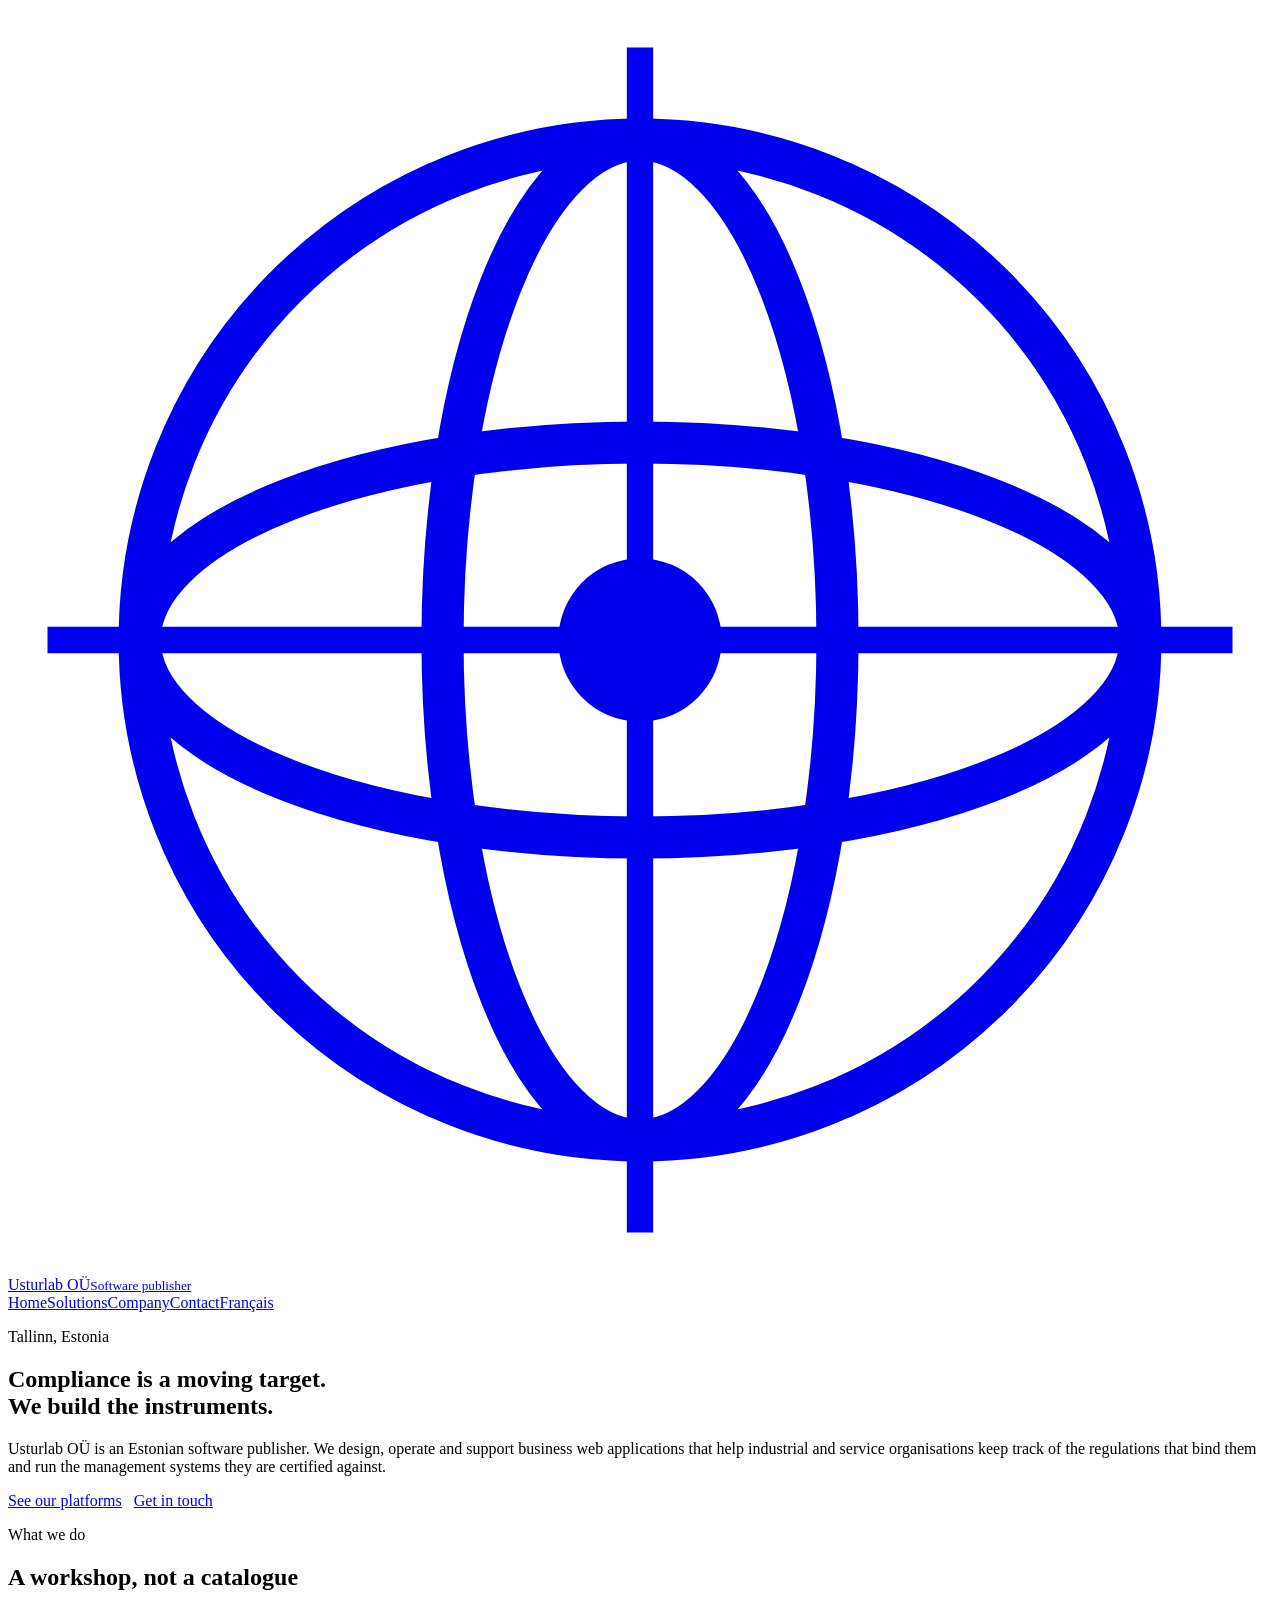
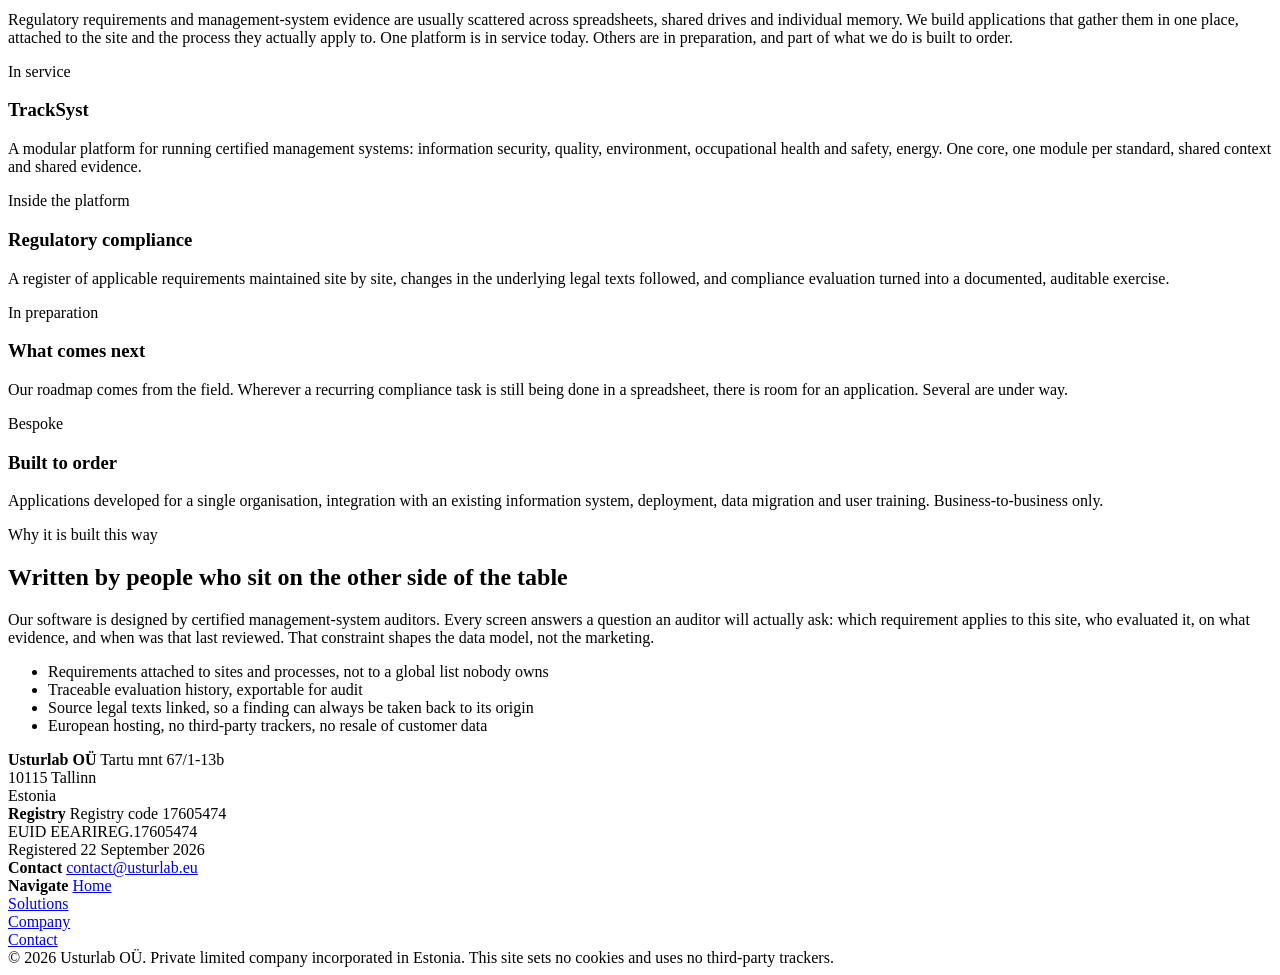
==== index.html @ a2574ec0 "Pages anglaises du site" ====
<!DOCTYPE html>
<html lang="en">
<head>
<meta charset="utf-8">
<meta name="viewport" content="width=device-width,initial-scale=1">
<title>Usturlab OÜ — Compliance software for industrial organisations</title>
<meta name="description" content="Usturlab OÜ is an Estonian software publisher building B2B web applications for regulatory watch, EHS compliance and management-system governance.">
<link rel="canonical" href="https://usturlab.eu/">
<link rel="alternate" hreflang="fr" href="https://usturlab.eu/fr/index.html">
<link rel="alternate" hreflang="en" href="https://usturlab.eu/">
<link rel="stylesheet" href="assets/style.css">
</head>
<body>
<header class="site"><div class="wrap">
  <a class="brand" href="index.html"><svg viewBox="0 0 48 48" aria-hidden="true" fill="none" stroke="currentColor" stroke-width="1.6"><circle cx="24" cy="24" r="19"/><ellipse cx="24" cy="24" rx="19" ry="7.5"/><ellipse cx="24" cy="24" rx="7.5" ry="19"/><circle cx="24" cy="24" r="3.1" fill="currentColor" stroke="none"/><path d="M24 1.5v45M1.5 24h45" stroke-width="1"/></svg><span>Usturlab O&Uuml;<small>Software publisher</small></span></a>
  <nav class="main"><a href="index.html" aria-current="page">Home</a><a href="solutions.html">Solutions</a><a href="about.html">Company</a><a href="contact.html">Contact</a><a class="lang" href="fr/index.html" hreflang="fr">Fran&ccedil;ais</a></nav>
</div></header>

<section class="hero"><div class="wrap">
  <p class="eyebrow">Tallinn, Estonia</p>
  <h1>Compliance is a moving target.<br>We build the instruments.</h1>
  <div class="rule"></div>
  <p class="lead">Usturlab O&Uuml; is an Estonian software publisher. We design, operate and support
  business web applications that help industrial and service organisations keep track of the
  regulations that bind them and run the management systems they are certified against.</p>
  <p><a class="btn" href="solutions.html">See our platforms</a>
     <a class="btn ghost" href="contact.html" style="margin-left:8px">Get in touch</a></p>
</div></section>

<section class="alt"><div class="wrap">
  <p class="eyebrow">What we do</p>
  <h2>A workshop, not a catalogue</h2>
  <p>Regulatory requirements and management-system evidence are usually scattered across
  spreadsheets, shared drives and individual memory. We build applications that gather them
  in one place, attached to the site and the process they actually apply to. One platform is
  in service today. Others are in preparation, and part of what we do is built to order.</p>
  <div class="grid">
    <div class="card"><span class="tag">In service</span>
      <h3>TrackSyst</h3>
      <p>A modular platform for running certified management systems: information security,
      quality, environment, occupational health and safety, energy. One core, one module per
      standard, shared context and shared evidence.</p></div>
    <div class="card"><span class="tag">Inside the platform</span>
      <h3>Regulatory compliance</h3>
      <p>A register of applicable requirements maintained site by site, changes in the
      underlying legal texts followed, and compliance evaluation turned into a documented,
      auditable exercise.</p></div>
    <div class="card"><span class="tag">In preparation</span>
      <h3>What comes next</h3>
      <p>Our roadmap comes from the field. Wherever a recurring compliance task is still being
      done in a spreadsheet, there is room for an application. Several are under way.</p></div>
    <div class="card"><span class="tag">Bespoke</span>
      <h3>Built to order</h3>
      <p>Applications developed for a single organisation, integration with an existing
      information system, deployment, data migration and user training. Business-to-business
      only.</p></div>
  </div>
</div></section>

<section><div class="wrap">
  <p class="eyebrow">Why it is built this way</p>
  <h2>Written by people who sit on the other side of the table</h2>
  <p>Our software is designed by certified management-system auditors. Every screen answers a
  question an auditor will actually ask: which requirement applies to this site, who evaluated it,
  on what evidence, and when was that last reviewed. That constraint shapes the data model,
  not the marketing.</p>
  <ul class="plain">
    <li>Requirements attached to sites and processes, not to a global list nobody owns</li>
    <li>Traceable evaluation history, exportable for audit</li>
    <li>Source legal texts linked, so a finding can always be taken back to its origin</li>
    <li>European hosting, no third-party trackers, no resale of customer data</li>
  </ul>
</div></section>

<footer class="site"><div class="wrap"><div class="cols">
  <div><strong>Usturlab O&Uuml;</strong>
    Tartu mnt 67/1-13b<br>10115 Tallinn<br>Estonia</div>
  <div><strong>Registry</strong>
    Registry code 17605474<br>EUID EEARIREG.17605474<br>Registered 22 September 2026</div>
  <div><strong>Contact</strong>
    <a href="mailto:contact@usturlab.eu">contact@usturlab.eu</a></div>
  <div><strong>Navigate</strong>
    <a href="index.html">Home</a><br><a href="solutions.html">Solutions</a><br>
    <a href="about.html">Company</a><br><a href="contact.html">Contact</a></div>
 </div>
 <div class="base">&copy; 2026 Usturlab O&Uuml;. Private limited company incorporated in Estonia.
 This site sets no cookies and uses no third-party trackers.</div></div></footer>
</body>
</html>
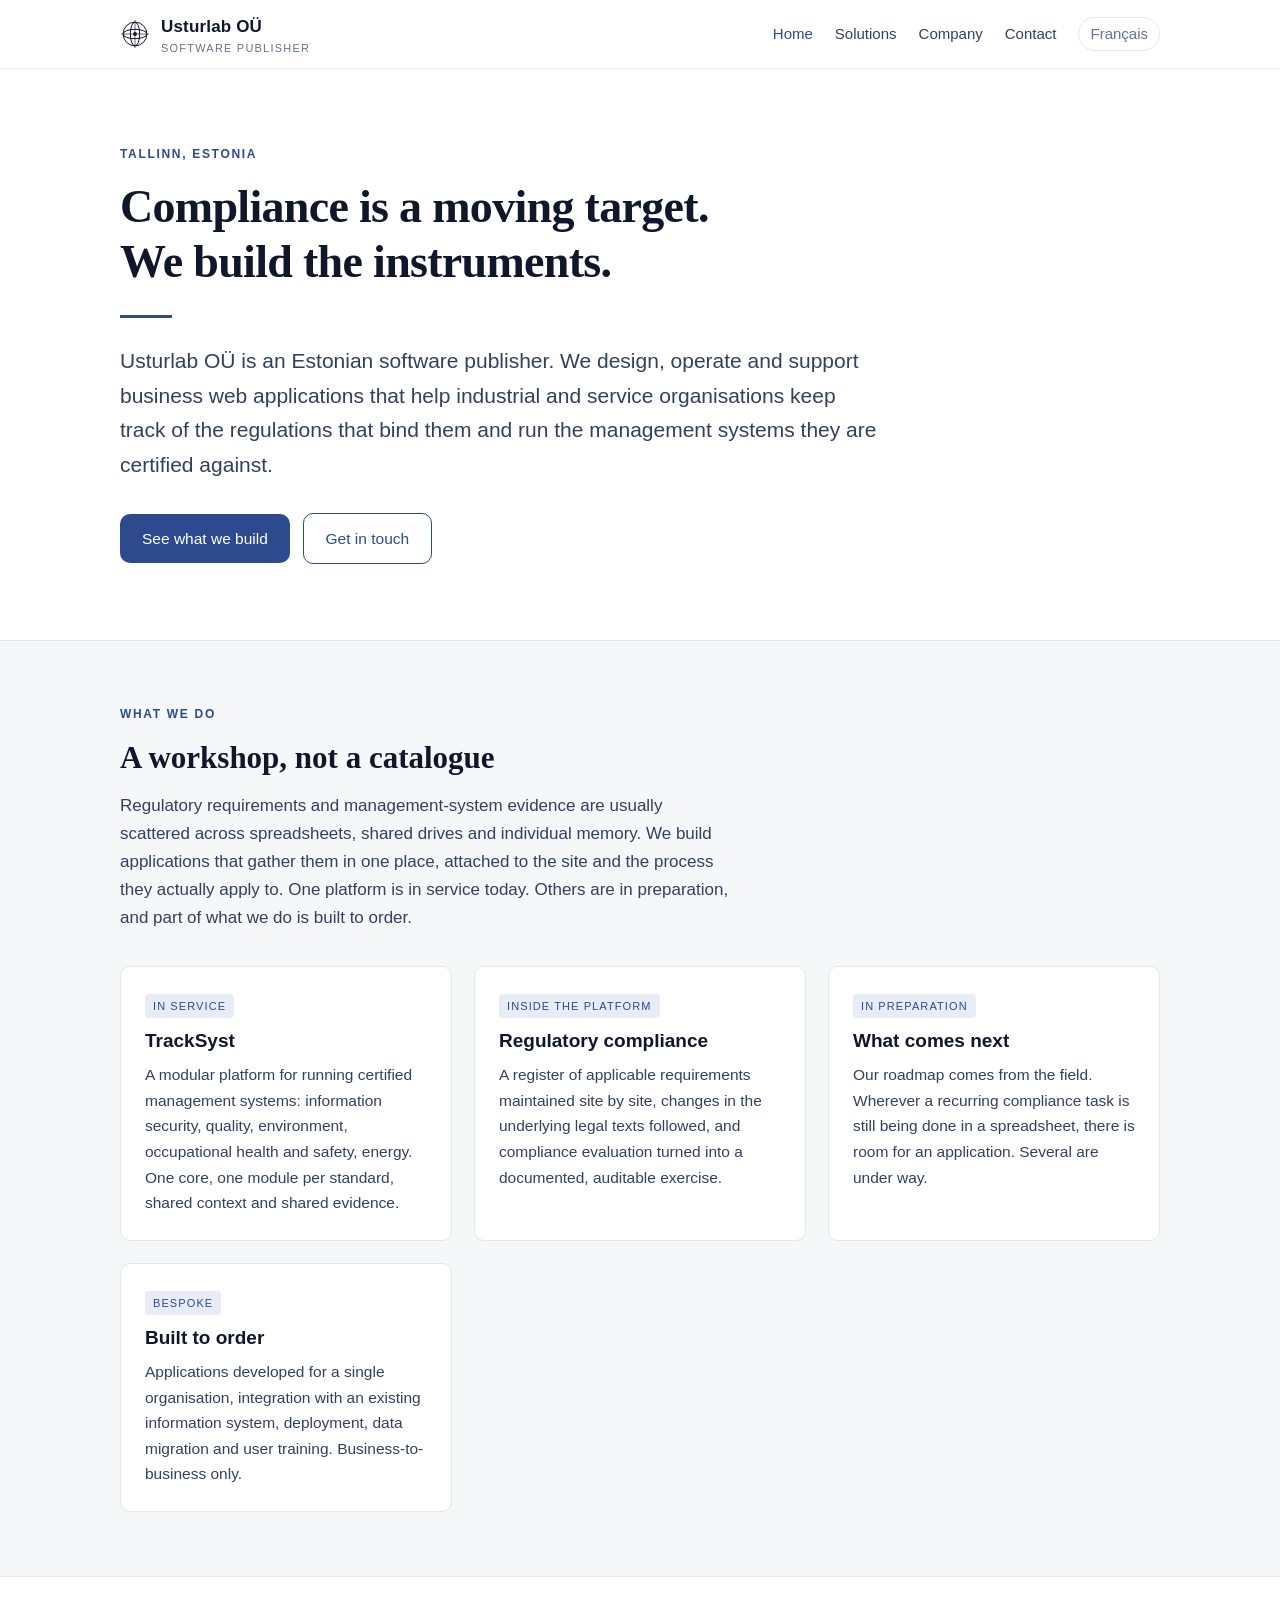
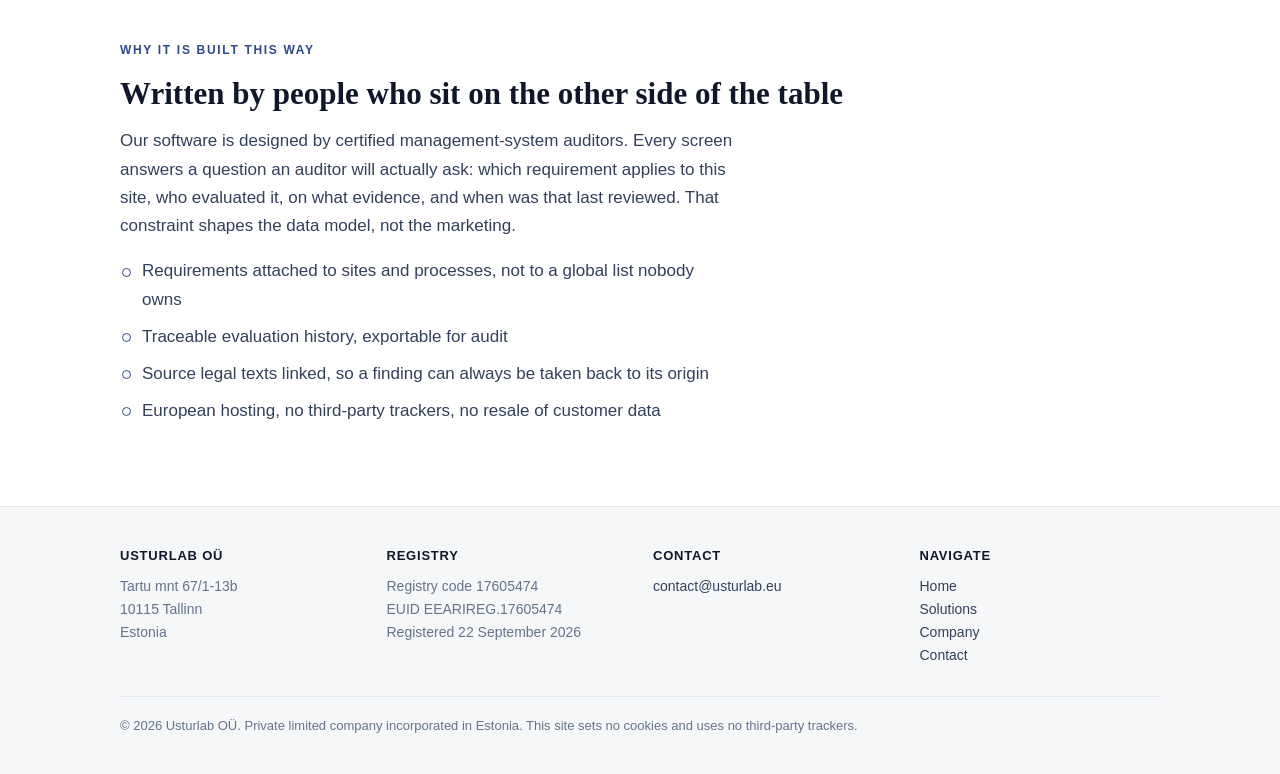
==== commit 2cdab6da: "Libelle du bouton d'accueil" ====
--- a/index.html
+++ b/index.html
@@ -23,7 +23,7 @@
   <p class="lead">Usturlab O&Uuml; is an Estonian software publisher. We design, operate and support
   business web applications that help industrial and service organisations keep track of the
   regulations that bind them and run the management systems they are certified against.</p>
-  <p><a class="btn" href="solutions.html">See our platforms</a>
+  <p><a class="btn" href="solutions.html">See what we build</a>
      <a class="btn ghost" href="contact.html" style="margin-left:8px">Get in touch</a></p>
 </div></section>
 
--- a/assets/style.css
+++ b/assets/style.css
@@ -0,0 +1,106 @@
+/* Usturlab OÜ — feuille de style du site vitrine
+   Palette bleu encre sur ardoise.
+   Polices système uniquement : pas d'appel externe, donc pas de
+   transfert de données vers un tiers (conformité RGPD). */
+
+:root{
+  --ink:#10172a;
+  --ink-soft:#33405c;
+  --muted:#64748b;
+  --bg:#ffffff;
+  --bg-alt:#f6f7f9;
+  --line:#e4e7ec;
+  --accent:#2d4a8f;
+  --accent-soft:#e8ecf7;
+  --radius:10px;
+  --maxw:1080px;
+  --sans:-apple-system,BlinkMacSystemFont,"Segoe UI",Roboto,"Helvetica Neue",Arial,sans-serif;
+  --serif:"Iowan Old Style","Palatino Linotype",Palatino,Georgia,"Times New Roman",serif;
+}
+
+@media (prefers-color-scheme:dark){
+  :root:not([data-theme="light"]){
+    --ink:#e8ecf3;
+    --ink-soft:#c3ccdb;
+    --muted:#95a1b5;
+    --bg:#0d1220;
+    --bg-alt:#131a2b;
+    --line:#26304a;
+    --accent:#7d9ce8;
+    --accent-soft:#17203a;
+  }
+}
+
+*{box-sizing:border-box}
+html{-webkit-text-size-adjust:100%}
+body{
+  margin:0;background:var(--bg);color:var(--ink);
+  font-family:var(--sans);font-size:17px;line-height:1.65;
+  -webkit-font-smoothing:antialiased;
+}
+.wrap{max-width:var(--maxw);margin:0 auto;padding:0 20px}
+
+/* ---------- En-tête ---------- */
+header.site{border-bottom:1px solid var(--line);background:var(--bg);position:sticky;top:0;z-index:20}
+header.site .wrap{display:flex;align-items:center;gap:20px;min-height:68px;flex-wrap:wrap}
+.brand{display:flex;align-items:center;gap:11px;text-decoration:none;color:var(--ink);font-weight:600;letter-spacing:.01em}
+.brand svg{width:30px;height:30px;flex:none}
+.brand span small{display:block;font-weight:400;font-size:11px;letter-spacing:.11em;text-transform:uppercase;color:var(--muted);line-height:1.3}
+nav.main{margin-left:auto;display:flex;align-items:center;gap:22px;flex-wrap:wrap}
+nav.main a{color:var(--ink-soft);text-decoration:none;font-size:15px}
+nav.main a:hover,nav.main a[aria-current="page"]{color:var(--accent)}
+.lang{font-size:13px;border:1px solid var(--line);border-radius:999px;padding:4px 11px;color:var(--muted)!important}
+.lang:hover{border-color:var(--accent)}
+
+/* ---------- Blocs ---------- */
+section{padding:64px 0}
+section.tight{padding:44px 0}
+section.alt{background:var(--bg-alt);border-block:1px solid var(--line)}
+h1,h2,h3{font-family:var(--serif);font-weight:600;line-height:1.2;margin:0 0 .5em}
+h1{font-size:clamp(30px,5vw,46px);letter-spacing:-.015em}
+h2{font-size:clamp(23px,3.2vw,31px)}
+h3{font-size:19px;font-family:var(--sans);font-weight:600}
+p{margin:0 0 1.05em;color:var(--ink-soft);max-width:65ch}
+.lead{font-size:clamp(18px,2.2vw,21px);color:var(--ink-soft)}
+.eyebrow{font-size:12px;letter-spacing:.14em;text-transform:uppercase;color:var(--accent);font-weight:600;margin-bottom:14px}
+a{color:var(--accent)}
+
+.hero{padding:76px 0 58px}
+.hero .rule{width:52px;height:3px;background:var(--accent);margin:26px 0}
+
+.grid{display:grid;gap:22px;grid-template-columns:repeat(auto-fit,minmax(255px,1fr));margin-top:34px}
+.card{border:1px solid var(--line);border-radius:var(--radius);padding:24px;background:var(--bg)}
+.card h3{margin-top:0}
+.card p{font-size:15.5px;margin-bottom:0}
+.card .tag{display:inline-block;font-size:11px;letter-spacing:.1em;text-transform:uppercase;color:var(--accent);background:var(--accent-soft);border-radius:4px;padding:3px 8px;margin-bottom:12px}
+
+table.facts{border-collapse:collapse;width:100%;max-width:720px;margin-top:22px;font-size:15.5px}
+table.facts th,table.facts td{text-align:left;vertical-align:top;padding:11px 14px;border-bottom:1px solid var(--line)}
+table.facts th{font-weight:600;color:var(--muted);width:42%;font-size:14px}
+table.facts td{color:var(--ink-soft)}
+
+ul.plain{list-style:none;padding:0;margin:0 0 1em}
+ul.plain li{position:relative;padding-left:22px;margin-bottom:9px;color:var(--ink-soft);max-width:65ch}
+ul.plain li::before{content:"";position:absolute;left:2px;top:.62em;width:7px;height:7px;border:1.5px solid var(--accent);border-radius:50%}
+
+.btn{display:inline-block;background:var(--accent);color:#fff;text-decoration:none;padding:12px 22px;border-radius:var(--radius);font-size:15.5px;font-weight:500;margin-top:8px}
+.btn:hover{filter:brightness(1.08)}
+.btn.ghost{background:transparent;color:var(--accent);border:1px solid var(--accent)}
+
+/* ---------- Pied ---------- */
+footer.site{border-top:1px solid var(--line);background:var(--bg-alt);padding:38px 0;font-size:14px;color:var(--muted)}
+footer.site .cols{display:grid;gap:26px;grid-template-columns:repeat(auto-fit,minmax(210px,1fr))}
+footer.site strong{display:block;color:var(--ink);font-size:13px;letter-spacing:.06em;text-transform:uppercase;margin-bottom:9px;font-weight:600}
+footer.site a{color:var(--ink-soft);text-decoration:none}
+footer.site a:hover{color:var(--accent)}
+footer.site .base{margin-top:28px;padding-top:18px;border-top:1px solid var(--line);font-size:13px}
+
+@media (max-width:640px){
+  body{font-size:16px}
+  section{padding:46px 0}
+  .hero{padding:52px 0 40px}
+  header.site .wrap{min-height:auto;padding-block:12px}
+  nav.main{margin-left:0;width:100%;gap:16px}
+  table.facts th{width:auto;display:block;border-bottom:none;padding-bottom:0}
+  table.facts td{display:block;padding-top:2px}
+}
